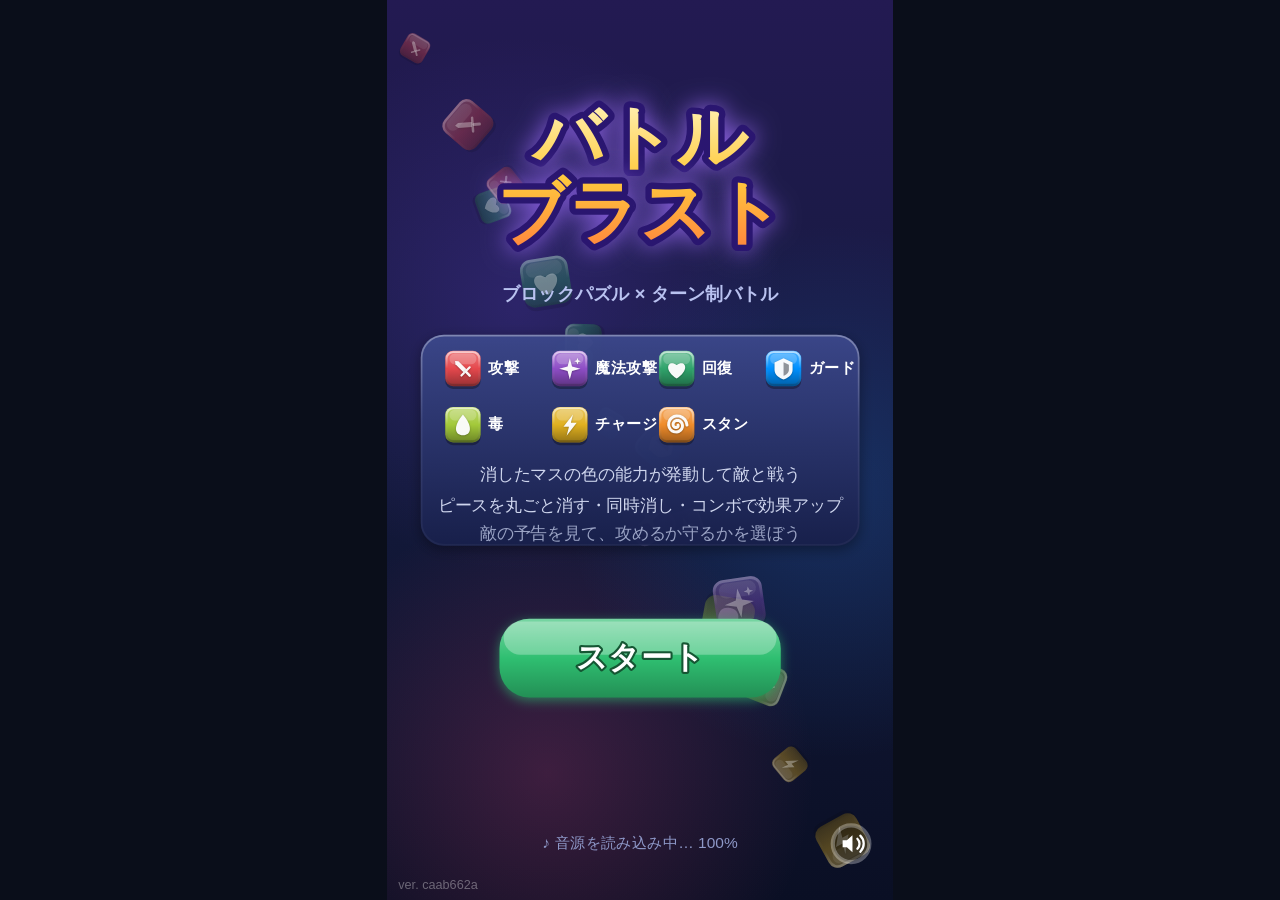
==== games/battle-blast/index.html @ f25ebe99 "Deploy from game_dev@7446793" ====
<!doctype html>
<html lang="ja">
<head>
<meta charset="utf-8">
<meta name="viewport" content="width=device-width,initial-scale=1,maximum-scale=1,user-scalable=no,viewport-fit=cover">
<style>html{touch-action:manipulation;-webkit-text-size-adjust:100%}input,select,textarea{font-size:max(16px,1em)}</style><script>(function(){var l=0,o={passive:false,capture:true},m=document.querySelector('meta[name="viewport"]'),c=m&&m.content;document.addEventListener("touchstart",function(e){if(e.touches.length>1&&e.cancelable)e.preventDefault();},o);document.addEventListener("touchend",function(e){var n=Date.now();if(n-l<350&&e.cancelable)e.preventDefault();l=n;},o);["gesturestart","gesturechange","gestureend"].forEach(function(t){document.addEventListener(t,function(e){e.preventDefault();},o);});document.addEventListener("dblclick",function(e){e.preventDefault();},o);var v=window.visualViewport;if(v&&m)v.addEventListener("resize",function(){if(v.scale>1.01){m.content=c+",maximum-scale=1.0001";setTimeout(function(){m.content=c;},60);}});})();</script>
<meta name="game-version" content="caab662a">
<title>バトルブラスト</title>
<style>
  html,body{margin:0;height:100%;background:#0a0e1a;overflow:hidden;touch-action:none;
    -webkit-user-select:none;user-select:none;-webkit-touch-callout:none;-webkit-tap-highlight-color:transparent}
  #wrap{position:fixed;inset:0;display:flex;align-items:center;justify-content:center}
  canvas{display:block;touch-action:none}
</style>
</head>
<body>
<div id="wrap"><canvas id="game"></canvas></div>
<script src="js/data.js?v=caab662a"></script>
<script src="js/logic.js?v=caab662a"></script>
<script src="js/art.js?v=caab662a"></script>
<script src="js/sfx.js?v=caab662a"></script>
<script src="js/music.js?v=caab662a"></script>
<script src="js/save.js?v=caab662a"></script>
<script src="js/equip.js?v=caab662a"></script>
<script src="js/scout.js?v=caab662a"></script>
<script src="js/menu.js?v=caab662a"></script>
<script src="js/main.js?v=caab662a"></script>
</body>
</html>
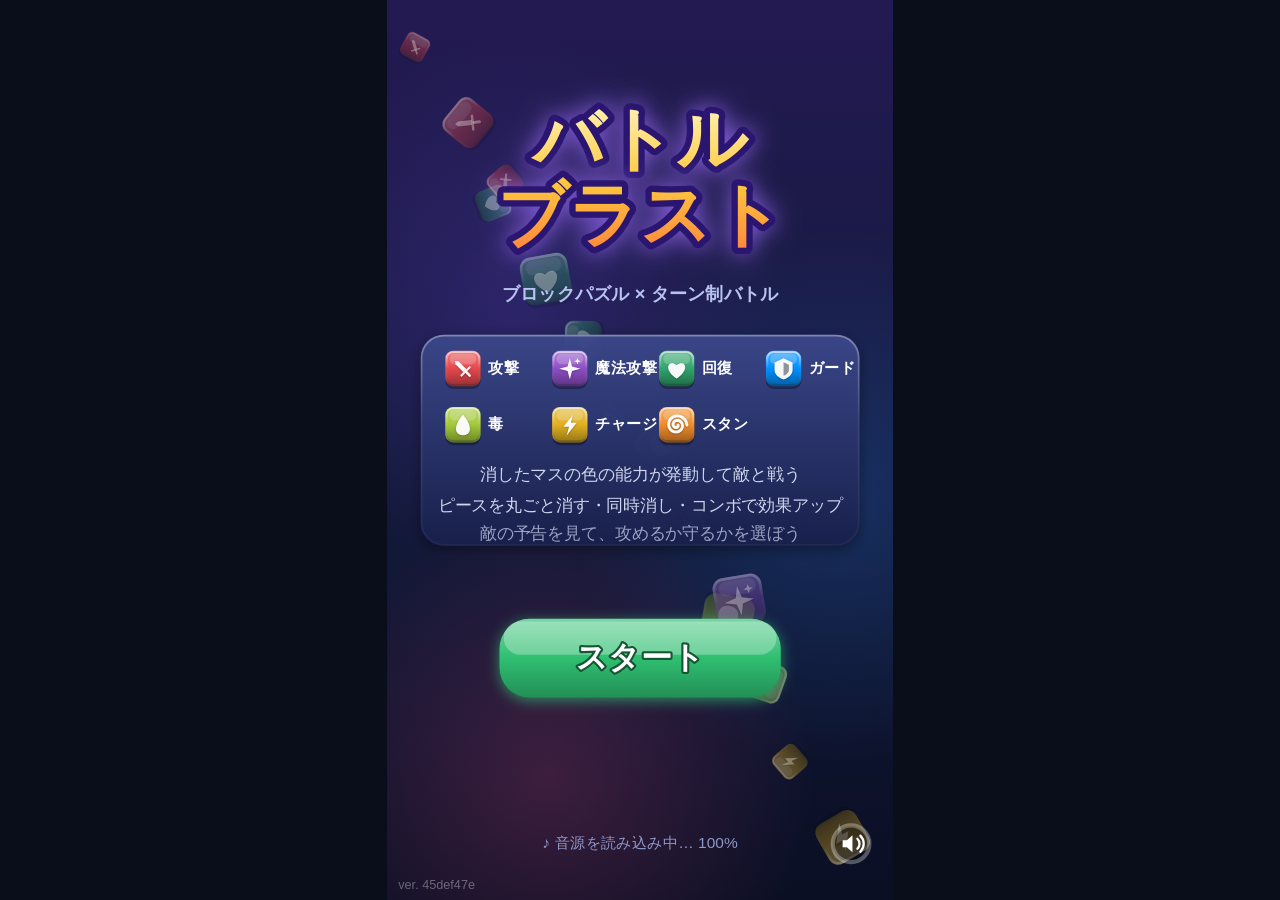
==== commit 57292cdd: "Deploy from game_dev@5ca731f" ====
--- a/games/battle-blast/index.html
+++ b/games/battle-blast/index.html
@@ -4,7 +4,7 @@
 <meta charset="utf-8">
 <meta name="viewport" content="width=device-width,initial-scale=1,maximum-scale=1,user-scalable=no,viewport-fit=cover">
 <style>html{touch-action:manipulation;-webkit-text-size-adjust:100%}input,select,textarea{font-size:max(16px,1em)}</style><script>(function(){var l=0,o={passive:false,capture:true},m=document.querySelector('meta[name="viewport"]'),c=m&&m.content;document.addEventListener("touchstart",function(e){if(e.touches.length>1&&e.cancelable)e.preventDefault();},o);document.addEventListener("touchend",function(e){var n=Date.now();if(n-l<350&&e.cancelable)e.preventDefault();l=n;},o);["gesturestart","gesturechange","gestureend"].forEach(function(t){document.addEventListener(t,function(e){e.preventDefault();},o);});document.addEventListener("dblclick",function(e){e.preventDefault();},o);var v=window.visualViewport;if(v&&m)v.addEventListener("resize",function(){if(v.scale>1.01){m.content=c+",maximum-scale=1.0001";setTimeout(function(){m.content=c;},60);}});})();</script>
-<meta name="game-version" content="caab662a">
+<meta name="game-version" content="45def47e">
 <title>バトルブラスト</title>
 <style>
   html,body{margin:0;height:100%;background:#0a0e1a;overflow:hidden;touch-action:none;
@@ -15,15 +15,15 @@
 </head>
 <body>
 <div id="wrap"><canvas id="game"></canvas></div>
-<script src="js/data.js?v=caab662a"></script>
-<script src="js/logic.js?v=caab662a"></script>
-<script src="js/art.js?v=caab662a"></script>
-<script src="js/sfx.js?v=caab662a"></script>
-<script src="js/music.js?v=caab662a"></script>
-<script src="js/save.js?v=caab662a"></script>
-<script src="js/equip.js?v=caab662a"></script>
-<script src="js/scout.js?v=caab662a"></script>
-<script src="js/menu.js?v=caab662a"></script>
-<script src="js/main.js?v=caab662a"></script>
+<script src="js/data.js?v=45def47e"></script>
+<script src="js/logic.js?v=45def47e"></script>
+<script src="js/art.js?v=45def47e"></script>
+<script src="js/sfx.js?v=45def47e"></script>
+<script src="js/music.js?v=45def47e"></script>
+<script src="js/save.js?v=45def47e"></script>
+<script src="js/equip.js?v=45def47e"></script>
+<script src="js/scout.js?v=45def47e"></script>
+<script src="js/menu.js?v=45def47e"></script>
+<script src="js/main.js?v=45def47e"></script>
 </body>
 </html>
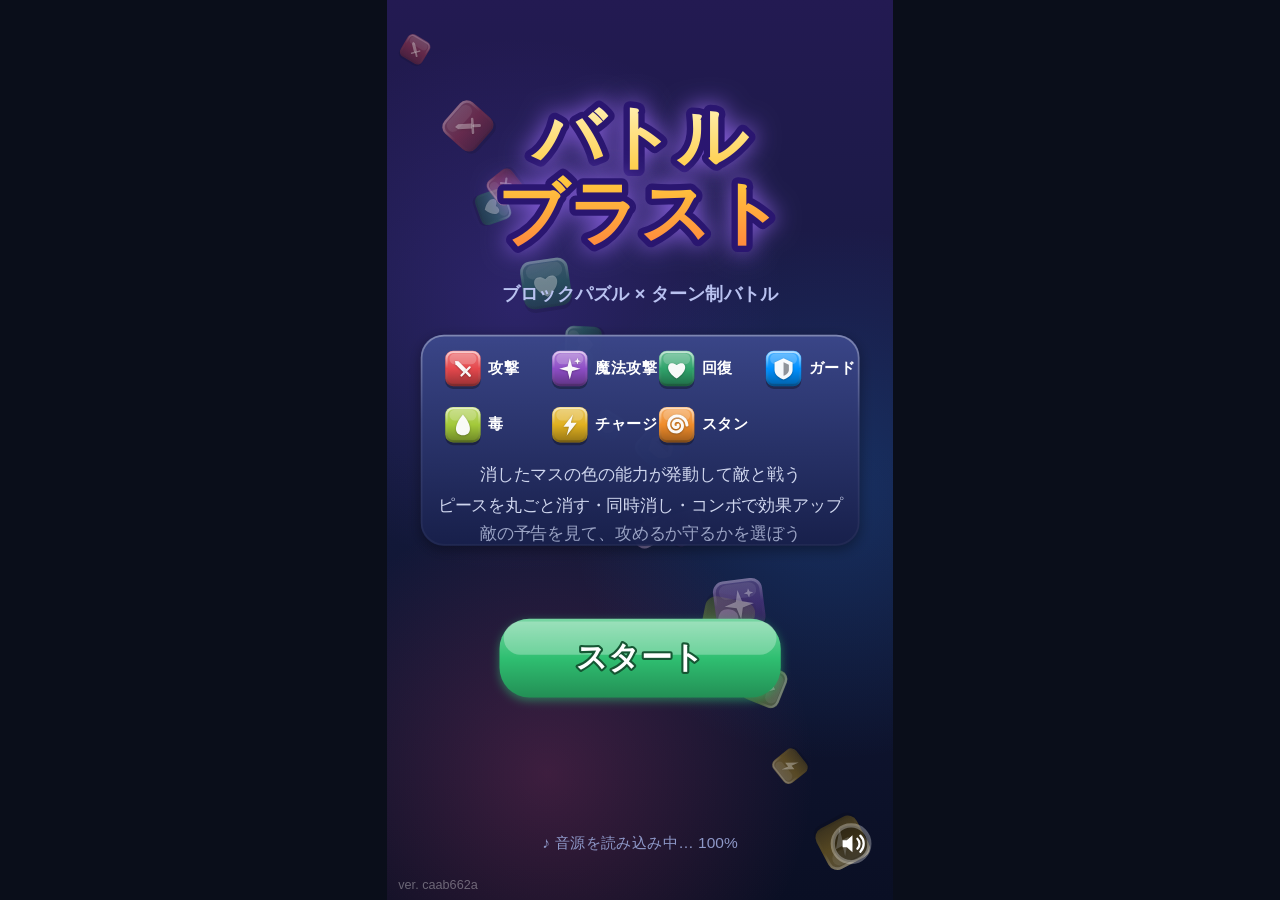
==== commit ba8e5738: "Deploy from game_dev@fe8d82f" ====
--- a/games/battle-blast/index.html
+++ b/games/battle-blast/index.html
@@ -4,7 +4,7 @@
 <meta charset="utf-8">
 <meta name="viewport" content="width=device-width,initial-scale=1,maximum-scale=1,user-scalable=no,viewport-fit=cover">
 <style>html{touch-action:manipulation;-webkit-text-size-adjust:100%}input,select,textarea{font-size:max(16px,1em)}</style><script>(function(){var l=0,o={passive:false,capture:true},m=document.querySelector('meta[name="viewport"]'),c=m&&m.content;document.addEventListener("touchstart",function(e){if(e.touches.length>1&&e.cancelable)e.preventDefault();},o);document.addEventListener("touchend",function(e){var n=Date.now();if(n-l<350&&e.cancelable)e.preventDefault();l=n;},o);["gesturestart","gesturechange","gestureend"].forEach(function(t){document.addEventListener(t,function(e){e.preventDefault();},o);});document.addEventListener("dblclick",function(e){e.preventDefault();},o);var v=window.visualViewport;if(v&&m)v.addEventListener("resize",function(){if(v.scale>1.01){m.content=c+",maximum-scale=1.0001";setTimeout(function(){m.content=c;},60);}});})();</script>
-<meta name="game-version" content="45def47e">
+<meta name="game-version" content="caab662a">
 <title>バトルブラスト</title>
 <style>
   html,body{margin:0;height:100%;background:#0a0e1a;overflow:hidden;touch-action:none;
@@ -15,15 +15,15 @@
 </head>
 <body>
 <div id="wrap"><canvas id="game"></canvas></div>
-<script src="js/data.js?v=45def47e"></script>
-<script src="js/logic.js?v=45def47e"></script>
-<script src="js/art.js?v=45def47e"></script>
-<script src="js/sfx.js?v=45def47e"></script>
-<script src="js/music.js?v=45def47e"></script>
-<script src="js/save.js?v=45def47e"></script>
-<script src="js/equip.js?v=45def47e"></script>
-<script src="js/scout.js?v=45def47e"></script>
-<script src="js/menu.js?v=45def47e"></script>
-<script src="js/main.js?v=45def47e"></script>
+<script src="js/data.js?v=caab662a"></script>
+<script src="js/logic.js?v=caab662a"></script>
+<script src="js/art.js?v=caab662a"></script>
+<script src="js/sfx.js?v=caab662a"></script>
+<script src="js/music.js?v=caab662a"></script>
+<script src="js/save.js?v=caab662a"></script>
+<script src="js/equip.js?v=caab662a"></script>
+<script src="js/scout.js?v=caab662a"></script>
+<script src="js/menu.js?v=caab662a"></script>
+<script src="js/main.js?v=caab662a"></script>
 </body>
 </html>
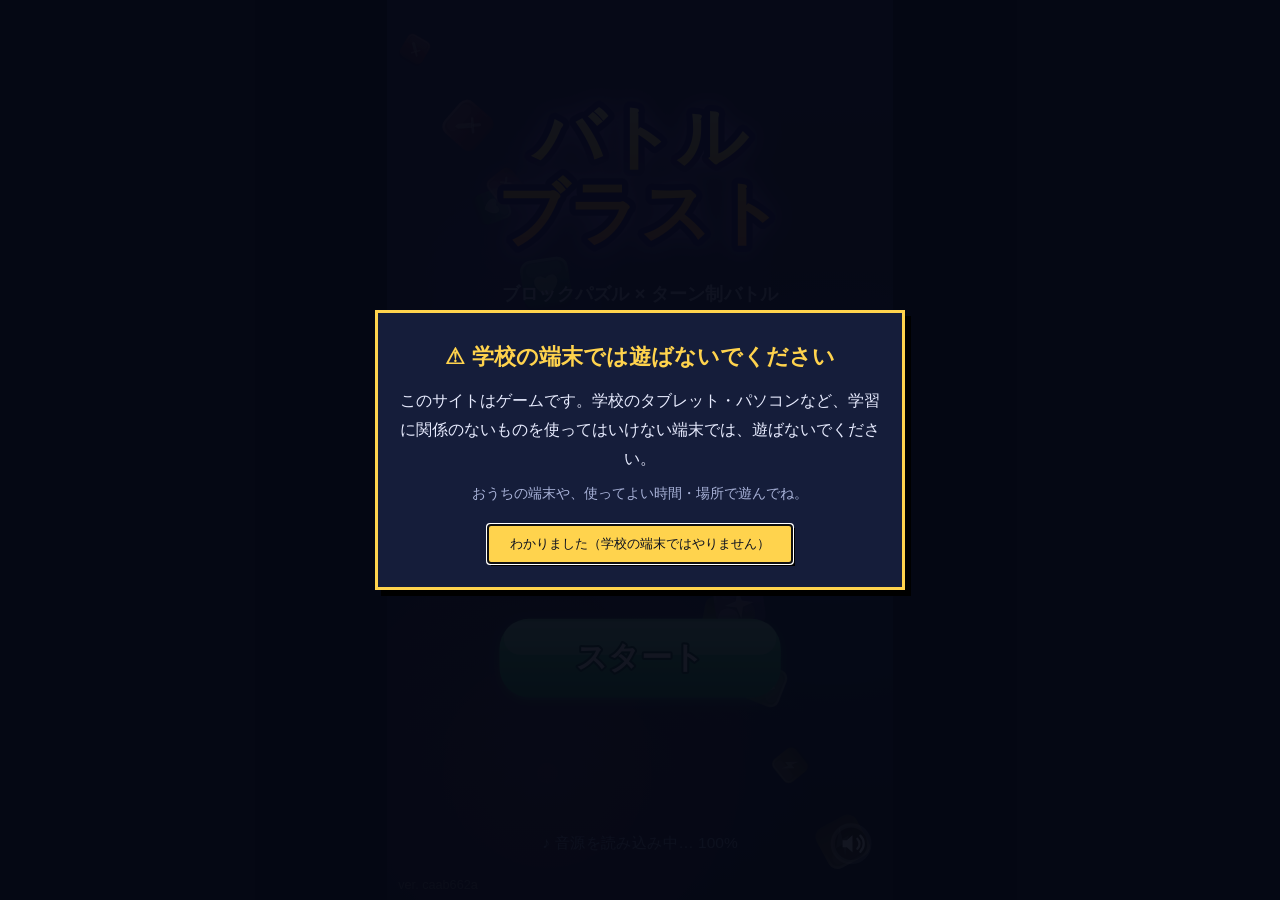
==== commit 2555d672: "Deploy from game_dev@116fac8" ====
--- a/games/battle-blast/index.html
+++ b/games/battle-blast/index.html
@@ -12,7 +12,7 @@
   #wrap{position:fixed;inset:0;display:flex;align-items:center;justify-content:center}
   canvas{display:block;touch-action:none}
 </style>
-</head>
+<script src="../../notice.js?v=caab662a"></script></head>
 <body>
 <div id="wrap"><canvas id="game"></canvas></div>
 <script src="js/data.js?v=caab662a"></script>
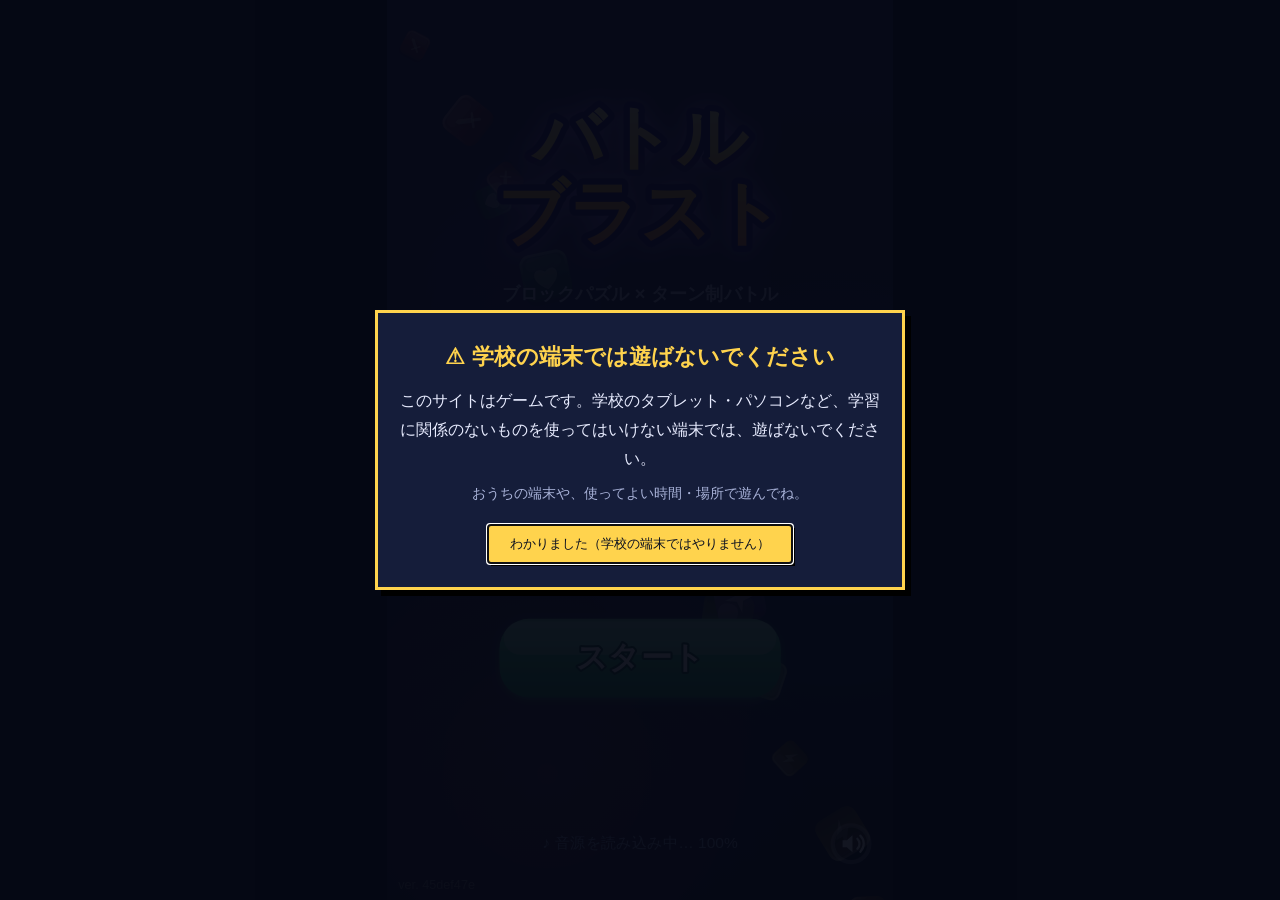
==== commit ebfb92a1: "Deploy from game_dev@b978fca" ====
--- a/games/battle-blast/index.html
+++ b/games/battle-blast/index.html
@@ -4,7 +4,7 @@
 <meta charset="utf-8">
 <meta name="viewport" content="width=device-width,initial-scale=1,maximum-scale=1,user-scalable=no,viewport-fit=cover">
 <style>html{touch-action:manipulation;-webkit-text-size-adjust:100%}input,select,textarea{font-size:max(16px,1em)}</style><script>(function(){var l=0,o={passive:false,capture:true},m=document.querySelector('meta[name="viewport"]'),c=m&&m.content;document.addEventListener("touchstart",function(e){if(e.touches.length>1&&e.cancelable)e.preventDefault();},o);document.addEventListener("touchend",function(e){var n=Date.now();if(n-l<350&&e.cancelable)e.preventDefault();l=n;},o);["gesturestart","gesturechange","gestureend"].forEach(function(t){document.addEventListener(t,function(e){e.preventDefault();},o);});document.addEventListener("dblclick",function(e){e.preventDefault();},o);var v=window.visualViewport;if(v&&m)v.addEventListener("resize",function(){if(v.scale>1.01){m.content=c+",maximum-scale=1.0001";setTimeout(function(){m.content=c;},60);}});})();</script>
-<meta name="game-version" content="caab662a">
+<meta name="game-version" content="45def47e">
 <title>バトルブラスト</title>
 <style>
   html,body{margin:0;height:100%;background:#0a0e1a;overflow:hidden;touch-action:none;
@@ -12,18 +12,18 @@
   #wrap{position:fixed;inset:0;display:flex;align-items:center;justify-content:center}
   canvas{display:block;touch-action:none}
 </style>
-<script src="../../notice.js?v=caab662a"></script></head>
+<script src="../../notice.js?v=45def47e"></script></head>
 <body>
 <div id="wrap"><canvas id="game"></canvas></div>
-<script src="js/data.js?v=caab662a"></script>
-<script src="js/logic.js?v=caab662a"></script>
-<script src="js/art.js?v=caab662a"></script>
-<script src="js/sfx.js?v=caab662a"></script>
-<script src="js/music.js?v=caab662a"></script>
-<script src="js/save.js?v=caab662a"></script>
-<script src="js/equip.js?v=caab662a"></script>
-<script src="js/scout.js?v=caab662a"></script>
-<script src="js/menu.js?v=caab662a"></script>
-<script src="js/main.js?v=caab662a"></script>
+<script src="js/data.js?v=45def47e"></script>
+<script src="js/logic.js?v=45def47e"></script>
+<script src="js/art.js?v=45def47e"></script>
+<script src="js/sfx.js?v=45def47e"></script>
+<script src="js/music.js?v=45def47e"></script>
+<script src="js/save.js?v=45def47e"></script>
+<script src="js/equip.js?v=45def47e"></script>
+<script src="js/scout.js?v=45def47e"></script>
+<script src="js/menu.js?v=45def47e"></script>
+<script src="js/main.js?v=45def47e"></script>
 </body>
 </html>
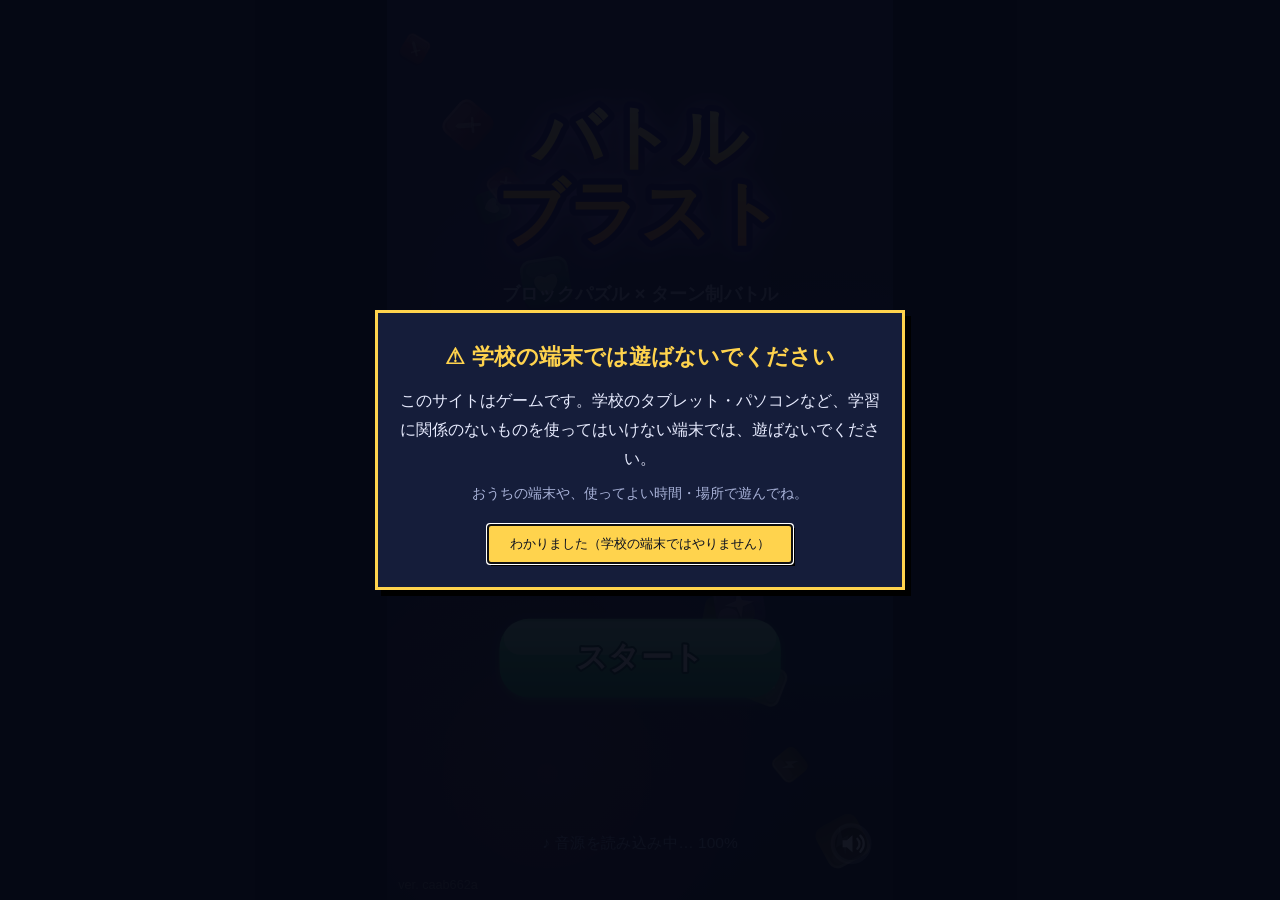
==== commit 0f041be8: "Deploy from game_dev@b978fca" ====
--- a/games/battle-blast/index.html
+++ b/games/battle-blast/index.html
@@ -4,7 +4,7 @@
 <meta charset="utf-8">
 <meta name="viewport" content="width=device-width,initial-scale=1,maximum-scale=1,user-scalable=no,viewport-fit=cover">
 <style>html{touch-action:manipulation;-webkit-text-size-adjust:100%}input,select,textarea{font-size:max(16px,1em)}</style><script>(function(){var l=0,o={passive:false,capture:true},m=document.querySelector('meta[name="viewport"]'),c=m&&m.content;document.addEventListener("touchstart",function(e){if(e.touches.length>1&&e.cancelable)e.preventDefault();},o);document.addEventListener("touchend",function(e){var n=Date.now();if(n-l<350&&e.cancelable)e.preventDefault();l=n;},o);["gesturestart","gesturechange","gestureend"].forEach(function(t){document.addEventListener(t,function(e){e.preventDefault();},o);});document.addEventListener("dblclick",function(e){e.preventDefault();},o);var v=window.visualViewport;if(v&&m)v.addEventListener("resize",function(){if(v.scale>1.01){m.content=c+",maximum-scale=1.0001";setTimeout(function(){m.content=c;},60);}});})();</script>
-<meta name="game-version" content="45def47e">
+<meta name="game-version" content="caab662a">
 <title>バトルブラスト</title>
 <style>
   html,body{margin:0;height:100%;background:#0a0e1a;overflow:hidden;touch-action:none;
@@ -12,18 +12,18 @@
   #wrap{position:fixed;inset:0;display:flex;align-items:center;justify-content:center}
   canvas{display:block;touch-action:none}
 </style>
-<script src="../../notice.js?v=45def47e"></script></head>
+<script src="../../notice.js?v=caab662a"></script></head>
 <body>
 <div id="wrap"><canvas id="game"></canvas></div>
-<script src="js/data.js?v=45def47e"></script>
-<script src="js/logic.js?v=45def47e"></script>
-<script src="js/art.js?v=45def47e"></script>
-<script src="js/sfx.js?v=45def47e"></script>
-<script src="js/music.js?v=45def47e"></script>
-<script src="js/save.js?v=45def47e"></script>
-<script src="js/equip.js?v=45def47e"></script>
-<script src="js/scout.js?v=45def47e"></script>
-<script src="js/menu.js?v=45def47e"></script>
-<script src="js/main.js?v=45def47e"></script>
+<script src="js/data.js?v=caab662a"></script>
+<script src="js/logic.js?v=caab662a"></script>
+<script src="js/art.js?v=caab662a"></script>
+<script src="js/sfx.js?v=caab662a"></script>
+<script src="js/music.js?v=caab662a"></script>
+<script src="js/save.js?v=caab662a"></script>
+<script src="js/equip.js?v=caab662a"></script>
+<script src="js/scout.js?v=caab662a"></script>
+<script src="js/menu.js?v=caab662a"></script>
+<script src="js/main.js?v=caab662a"></script>
 </body>
 </html>
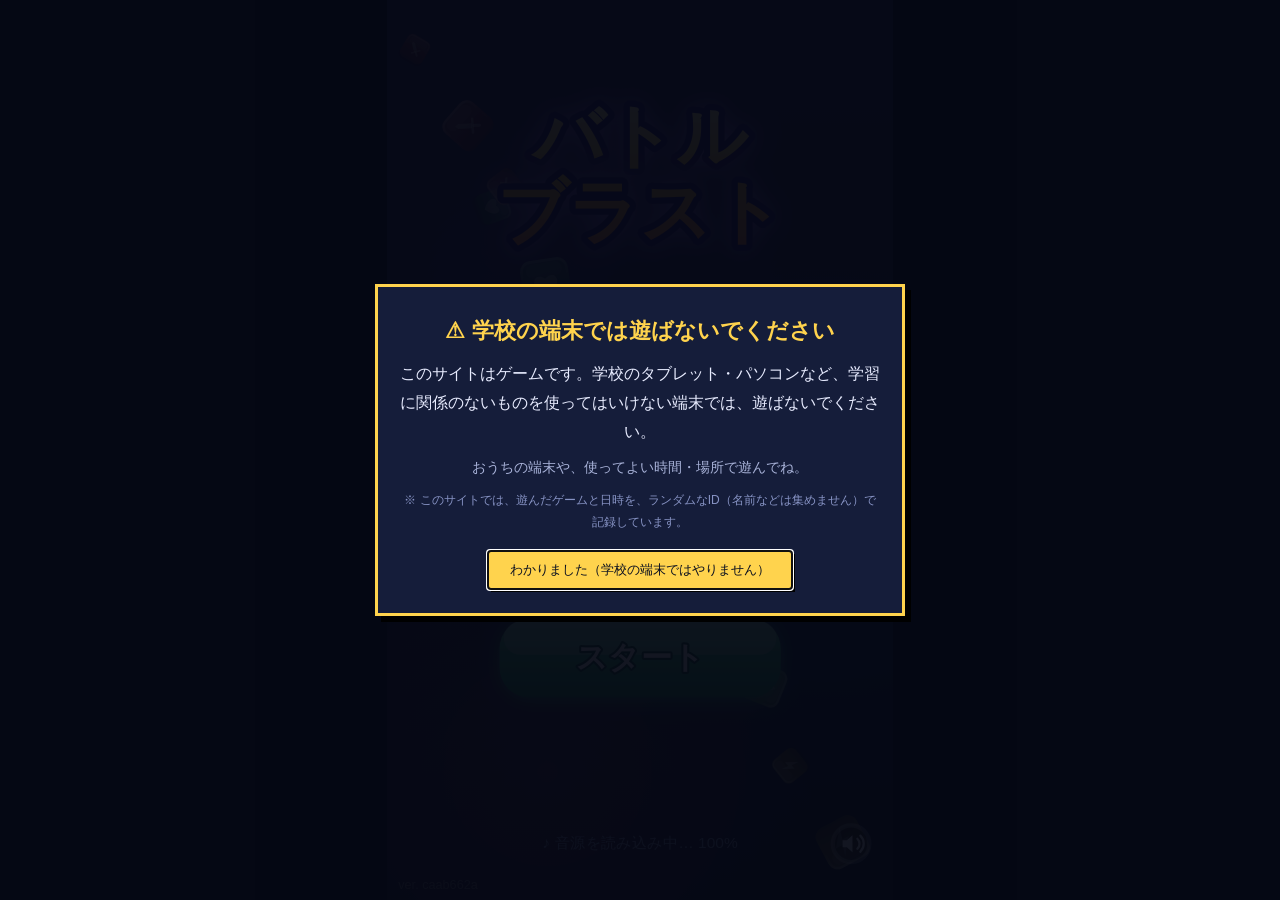
==== commit c0a31c58: "Deploy from game_dev@ce65f5a" ====
--- a/games/battle-blast/index.html
+++ b/games/battle-blast/index.html
@@ -12,7 +12,7 @@
   #wrap{position:fixed;inset:0;display:flex;align-items:center;justify-content:center}
   canvas{display:block;touch-action:none}
 </style>
-<script src="../../notice.js?v=caab662a"></script></head>
+<script src="../../firebase-config.js?v=caab662a"></script><script src="../../notice.js?v=caab662a"></script><script src="../../track.js?v=caab662a"></script></head>
 <body>
 <div id="wrap"><canvas id="game"></canvas></div>
 <script src="js/data.js?v=caab662a"></script>
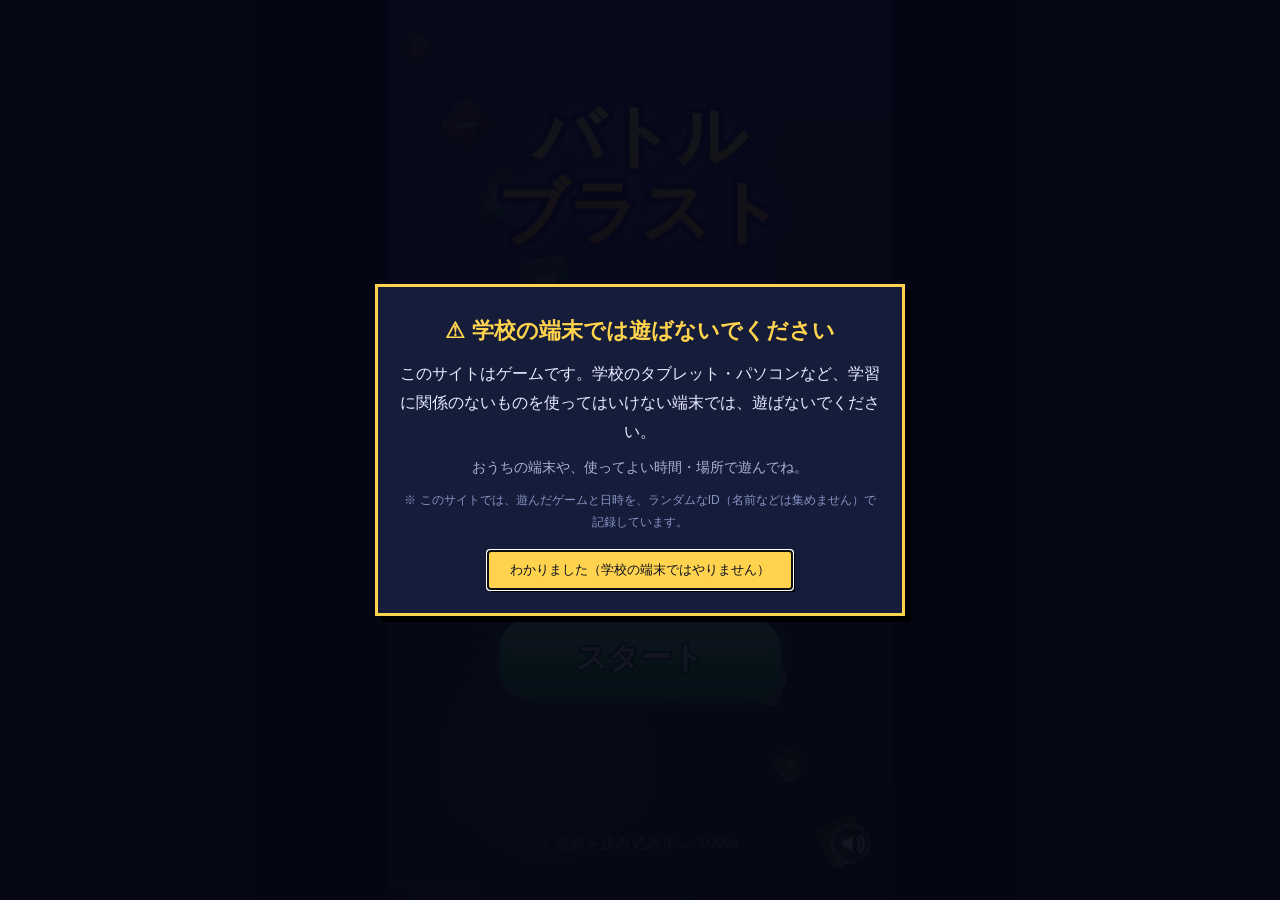
==== commit 56d2ec07: "Deploy from game_dev@684ff31" ====
--- a/games/battle-blast/index.html
+++ b/games/battle-blast/index.html
@@ -3,7 +3,7 @@
 <head>
 <meta charset="utf-8">
 <meta name="viewport" content="width=device-width,initial-scale=1,maximum-scale=1,user-scalable=no,viewport-fit=cover">
-<style>html{touch-action:manipulation;-webkit-text-size-adjust:100%}input,select,textarea{font-size:max(16px,1em)}</style><script>(function(){var l=0,o={passive:false,capture:true},m=document.querySelector('meta[name="viewport"]'),c=m&&m.content;document.addEventListener("touchstart",function(e){if(e.touches.length>1&&e.cancelable)e.preventDefault();},o);document.addEventListener("touchend",function(e){var n=Date.now();if(n-l<350&&e.cancelable)e.preventDefault();l=n;},o);["gesturestart","gesturechange","gestureend"].forEach(function(t){document.addEventListener(t,function(e){e.preventDefault();},o);});document.addEventListener("dblclick",function(e){e.preventDefault();},o);var v=window.visualViewport;if(v&&m)v.addEventListener("resize",function(){if(v.scale>1.01){m.content=c+",maximum-scale=1.0001";setTimeout(function(){m.content=c;},60);}});})();</script>
+<style>html{touch-action:pan-x pan-y;-webkit-text-size-adjust:100%}input,select,textarea{font-size:max(16px,1em)}</style><script>(function(){var l=0,o={passive:false,capture:true},m=document.querySelector('meta[name="viewport"]'),c=m&&m.content;document.addEventListener("touchstart",function(e){if(e.touches.length>1&&e.cancelable)e.preventDefault();},o);document.addEventListener("touchend",function(e){var n=Date.now();if(n-l<350&&e.cancelable)e.preventDefault();l=n;},o);["gesturestart","gesturechange","gestureend"].forEach(function(t){document.addEventListener(t,function(e){e.preventDefault();},o);});document.addEventListener("dblclick",function(e){e.preventDefault();},o);var v=window.visualViewport;if(v&&m)v.addEventListener("resize",function(){if(v.scale>1.01){m.content=c+",maximum-scale=1.0001";setTimeout(function(){m.content=c;},60);}});})();</script>
 <meta name="game-version" content="caab662a">
 <title>バトルブラスト</title>
 <style>
